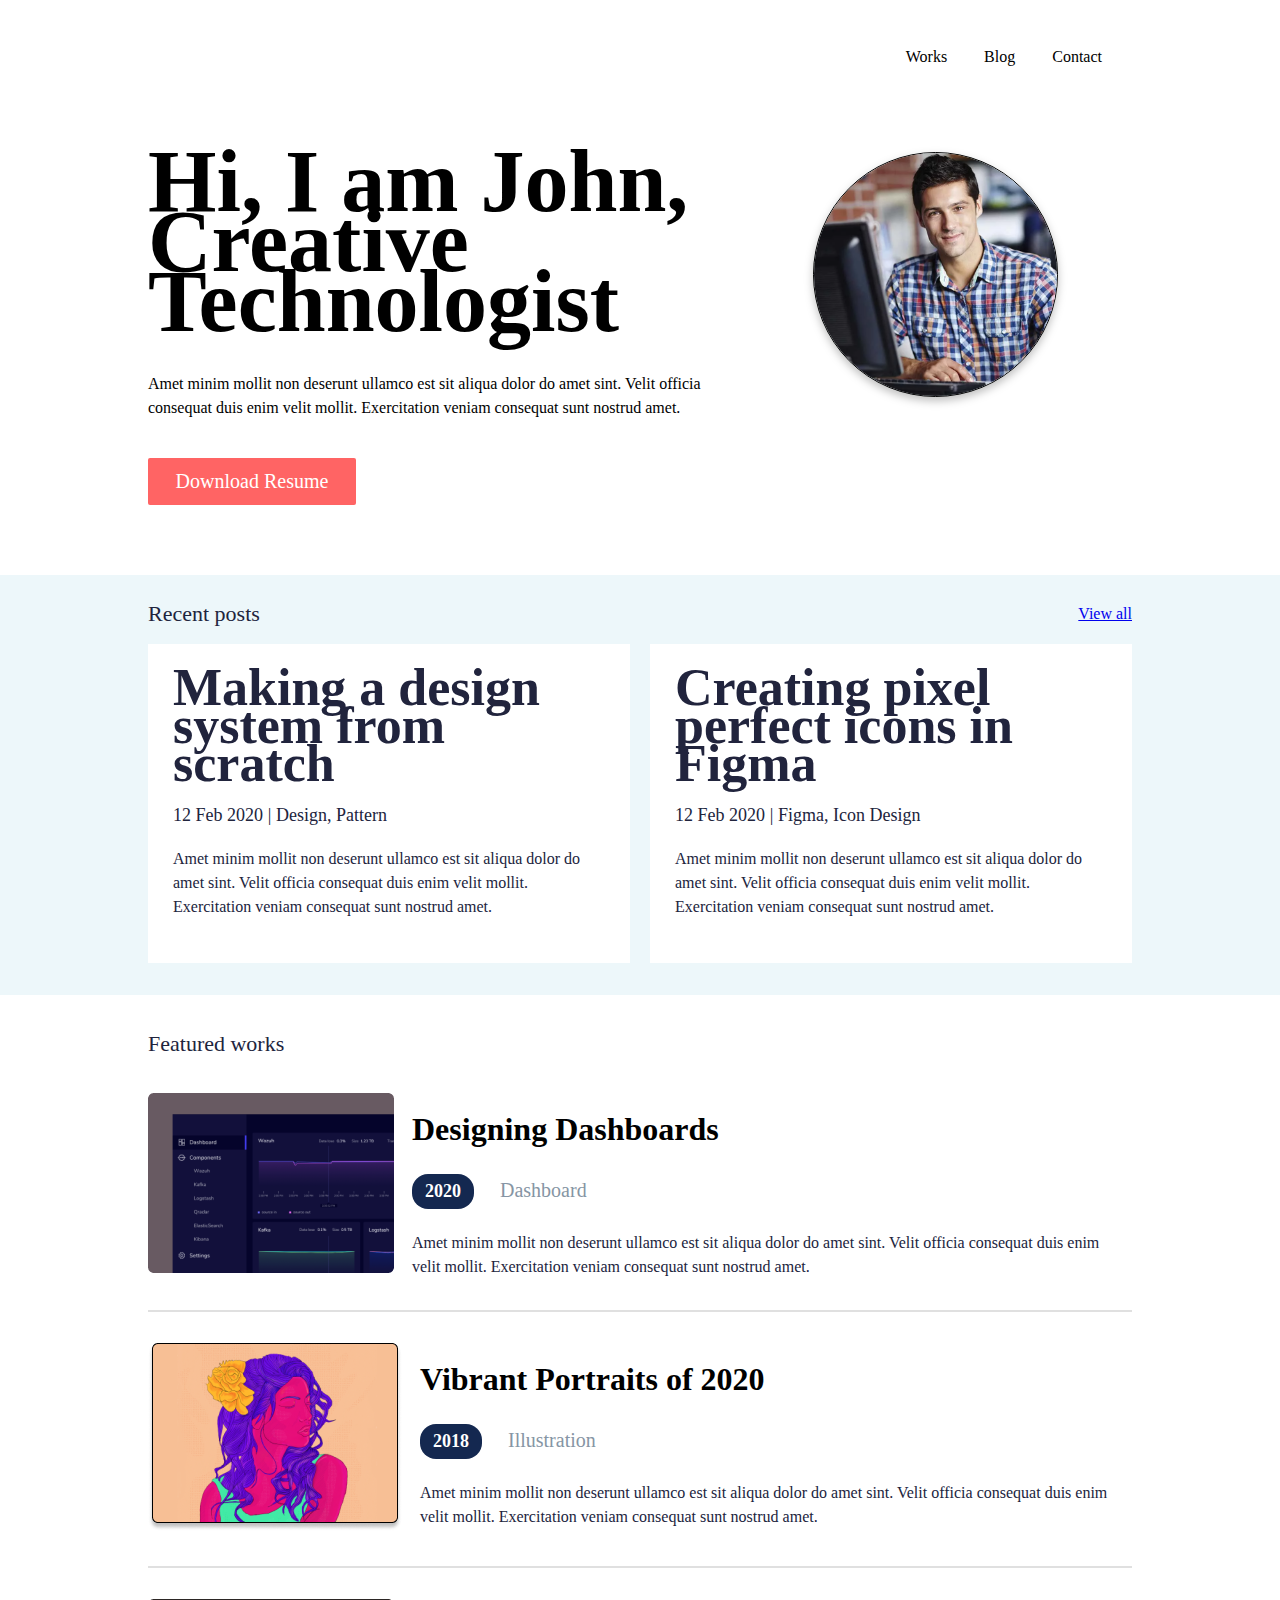
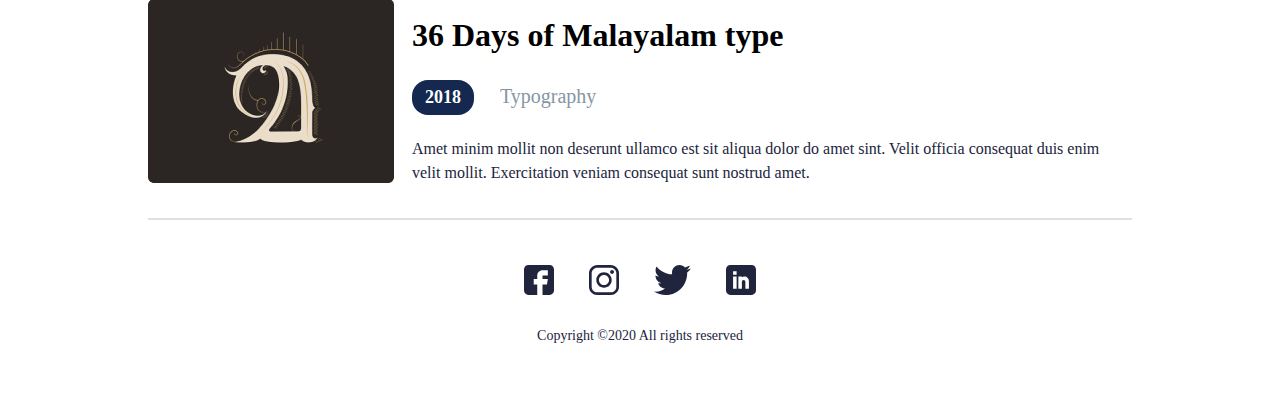
==== task_1/index.html @ da8a09df "mobile adaptive" ====
<!DOCTYPE html>
<html lang="en">
<head>
  <meta charset="UTF-8">
  <meta name="viewport" content="width=device-width">
  <title>Title</title>
  <link rel="stylesheet" href="styles/style.css" />
  <script src="/script/index.js"></script>
</head>
<body>
<div class="mainWrapper">
  <header class="header">
    <div class="container header__container">
      <nav class="navigation">
        <div class="navigation-block navigation-block--right">
          <ul class="navigation-list">
            <li class="navigation-block__item">Works</li>
            <li class="navigation-block__item">Blog</li>
            <li class="navigation-block__item">Contact</li>
          </ul>
          <div class="hamburger" onclick="showMenu()">
            <div class="hamburger__line"></div>
            <div class="hamburger__line"></div>
            <div class="hamburger__line"></div>
          </div>
          <div class="hamburger__menu menu">
              <ul class="menu__list">
                <li class="menu__item">Works</li>
                <li class="menu__item">Blog</li>
                <li class="menu__item">Contact</li>
              </ul>
            <div class="menu__close-btn" onclick="closeMenu()">
              <svg width="24px" height="24px" viewBox="0 0 24 24" xmlns="http://www.w3.org/2000/svg">
                <g data-name="Layer 2">
                  <g data-name="close">
                    <rect width="24" height="24" transform="rotate(180 12 12)" opacity="0" />
                    <path
                        d="M13.41 12l4.3-4.29a1 1 0 1 0-1.42-1.42L12 10.59l-4.29-4.3a1 1 0 0 0-1.42 1.42l4.3 4.29-4.3 4.29a1 1 0 0 0 0 1.42 1 1 0 0 0 1.42 0l4.29-4.3 4.29 4.3a1 1 0 0 0 1.42 0 1 1 0 0 0 0-1.42z" />
                  </g>
                </g>
              </svg>
            </div>
          </div>
        </div>
      </nav>
    </div>
  </header>
  <main class="main">
    <section id="profile-info">
      <div class="container">
        <div class="resume profile-info__block">
          <div class="resume__row">
            <div class="resume__column resume__column--size_extended">
              <div class="resume__item">
                <div class="resume__title">
                  <h1>Hi, I am John, <br />
                    Creative Technologist
                  </h1>
                </div>
                <div class="resume__text">
                  <p>
                    Amet minim mollit non deserunt ullamco est sit aliqua dolor do amet sint.
                    Velit officia consequat duis enim velit mollit. Exercitation veniam consequat sunt nostrud amet.
                  </p>
                </div>
                <div class="resume__download-btn">Download Resume</div>
              </div>
            </div>
            <div class="resume__column">
              <div class="resume__item resume__item_centered">
                <div class="resume__image">
                  <img src="images/avatar.PNG" alt="My photo" />
                </div>
              </div>
            </div>
          </div>
        </div>
      </div>
    </section>
    <section id="recent-posts">
      <div class="container container--color-blue">
        <div class="posts">
          <div class="posts__header">
            <div class="posts__header-row">
              <div class="posts__header-title">Recent posts</div>
              <div class="posts__header-view-all">
                <a class="posts__link" href="#">View all</a></div>
            </div>
          </div>
          <div class="posts__row">
            <div class="posts__column">
              <div class="posts__item">
                <div class="posts__column-header">
                  <h1>Making a design system from scratch</h1>
                </div>
                <div class="posts__column-info">
                  <div class="posts__column-info-row">
                    <div class="posts__date">12 Feb 2020</div>
                    <div class="posts__delimiter">|</div>
                    <div class="posts__theme">Design, Pattern</div>
                  </div>
                </div>
                <div class="posts__column-text">
                  Amet minim mollit non deserunt ullamco est sit aliqua dolor do amet sint.
                  Velit officia consequat duis enim velit mollit. Exercitation veniam consequat sunt nostrud amet.
                </div>
              </div>
            </div>
            <div class="posts__column">
              <div class="posts__item">
                <div class="posts__column-header">
                  <h1>Creating pixel perfect icons in Figma</h1>
                </div>
                <div class="posts__column-info">
                  <div class="posts__column-info-row">
                    <div class="posts__date">12 Feb 2020</div>
                    <div class="posts__delimiter">|</div>
                    <div class="posts__theme">Figma, Icon Design</div>
                  </div>
                </div>
                <div class="posts__column-text">
                  Amet minim mollit non deserunt ullamco est sit aliqua dolor do amet sint. Velit officia consequat duis
                  enim velit mollit. Exercitation veniam consequat sunt nostrud amet.
                </div>
              </div>
            </div>
          </div>
        </div>
      </div>
    </section>
    <section id="fetured-works">
      <div class="container">
        <div class="works">
          <div class="works__header">
            Featured works
          </div>
          <div class="works__row">
            <div class="works__column work-example">
              <div class="works__item">
                <div class="works__photo">
                  <img class="works__image" src="images/work1.png" />
                </div>
                <div class="works__info">
                  <div class="works__info-title">
                    <h1>Designing Dashboards</h1>
                  </div>
                  <div class="works__info-detailed">
                    <div class="works__date">2020</div>
                    <div class="works__type">Dashboard</div>
                  </div>
                  <div class="works__info-text">
                    Amet minim mollit non deserunt ullamco est sit aliqua dolor do amet sint. Velit officia consequat
                    duis enim velit mollit. Exercitation veniam consequat sunt nostrud amet.
                  </div>
                </div>
              </div>
              <div class="works__line line"></div>
            </div>
            <div class="works__column work-example">
              <div class="works__item">
                <div class="works__photo">
                  <img class="works__image" src="images/work2.png" />
                </div>
                <div class="works__info">
                  <div class="works__info-title">
                    <h1>Vibrant Portraits of 2020</h1>
                  </div>
                  <div class="works__info-detailed">
                    <div class="works__date">2018</div>
                    <div class="works__type">Illustration</div>
                  </div>
                  <div class="works__info-text">
                    Amet minim mollit non deserunt ullamco est sit aliqua dolor do amet sint. Velit officia consequat
                    duis enim velit mollit. Exercitation veniam consequat sunt nostrud amet.
                  </div>
                </div>
              </div>
              <div class="works__line line"></div>
            </div>
            <div class="works__column work-example">
              <div class="works__item">
                <div class="works__photo">
                  <img class="works__image" src="images/work3.png" />
                </div>
                <div class="works__info">
                  <div class="works__info-title">
                    <h1>36 Days of Malayalam type</h1>
                  </div>
                  <div class="works__info-detailed">
                    <div class="works__date">2018</div>
                    <div class="works__type">Typography</div>
                  </div>
                  <div class="works__info-text">
                    Amet minim mollit non deserunt ullamco est sit aliqua dolor do amet sint. Velit officia consequat
                    duis enim velit mollit. Exercitation veniam consequat sunt nostrud amet.
                  </div>
                </div>
              </div>
              <div class="works__line line"></div>
            </div>
          </div>
        </div>
      </div>
    </section>
  </main>
  <footer class="footer">
    <div class="container">
      <div class="socials footer__socials">
        <nav class="socials__navigation">
          <div class="socials__row">
            <div class="socials__column">
              <div class="socials__item">
                <div class="socials__svg">
                  <a class="socials__link" href="https://www.facebook.com">
                    <svg width="30" height="30" viewBox="0 0 30 30" fill="none" xmlns="http://www.w3.org/2000/svg">
                      <path
                          d="M25.6055 0H4.39453C1.97159 0 0 1.97159 0 4.39453V25.6055C0 28.0284 1.97159 30 4.39453 30H13.2422V19.3945H9.72656V14.1211H13.2422V10.5469C13.2422 7.63893 15.6077 5.27344 18.5156 5.27344H23.8477V10.5469H18.5156V14.1211H23.8477L22.9688 19.3945H18.5156V30H25.6055C28.0284 30 30 28.0284 30 25.6055V4.39453C30 1.97159 28.0284 0 25.6055 0Z"
                          fill="#21243D" />
                    </svg>
                  </a>
                </div>
              </div>
            </div>
            <div class="socials__column">
              <div class="socials__item">
                <div class="socials__svg">
                  <a class="socials__link" href="https://www.instagram.com">
                    <svg width="30" height="30" viewBox="0 0 30 30" fill="none" xmlns="http://www.w3.org/2000/svg">
                      <path
                          d="M21.7209 0H8.27874C3.71384 0 0 3.71402 0 8.27892V21.7211C0 26.2862 3.71384 30 8.27874 30H21.7209C26.2862 30 30 26.286 30 21.7211V8.27892C30.0002 3.71402 26.2862 0 21.7209 0ZM27.3384 21.7211C27.3384 24.8185 24.8185 27.3383 21.7211 27.3383H8.27874C5.18153 27.3384 2.66175 24.8185 2.66175 21.7211V8.27892C2.66175 5.18171 5.18153 2.66175 8.27874 2.66175H21.7209C24.8183 2.66175 27.3383 5.18171 27.3383 8.27892V21.7211H27.3384Z"
                          fill="#21243D" />
                      <path
                          d="M15 7.27014C10.7375 7.27014 7.26978 10.7379 7.26978 15.0004C7.26978 19.2627 10.7375 22.7303 15 22.7303C19.2625 22.7303 22.7303 19.2627 22.7303 15.0004C22.7303 10.7379 19.2625 7.27014 15 7.27014ZM15 20.0683C12.2054 20.0683 9.93152 17.7949 9.93152 15.0002C9.93152 12.2054 12.2052 9.93171 15 9.93171C17.7948 9.93171 20.0685 12.2054 20.0685 15.0002C20.0685 17.7949 17.7947 20.0683 15 20.0683Z"
                          fill="#21243D" />
                      <path
                          d="M23.0545 5.01318C22.5417 5.01318 22.0379 5.2208 21.6757 5.58457C21.3118 5.94657 21.1025 6.45053 21.1025 6.96513C21.1025 7.47814 21.3119 7.98192 21.6757 8.34569C22.0377 8.70769 22.5417 8.91708 23.0545 8.91708C23.5691 8.91708 24.0713 8.70769 24.435 8.34569C24.7988 7.98192 25.0064 7.47796 25.0064 6.96513C25.0064 6.45053 24.7988 5.94657 24.435 5.58457C24.073 5.2208 23.5691 5.01318 23.0545 5.01318Z"
                          fill="#21243D" />
                    </svg>
                  </a>
                </div>
              </div>
            </div>
            <div class="socials__column">
              <div class="socials__item">
                <div class="socials__svg">
                  <a class="socials__link" href="https://www.twitter.com">
                    <svg width="37" height="30" viewBox="0 0 37 30" fill="none" xmlns="http://www.w3.org/2000/svg">
                      <path
                          d="M36.9231 3.55154C35.55 4.15385 34.0869 4.55308 32.5615 4.74692C34.1308 3.81 35.3285 2.33769 35.8915 0.563077C34.4285 1.43538 32.8131 2.05154 31.0915 2.39538C29.7023 0.916154 27.7223 0 25.5623 0C21.3715 0 17.9977 3.40154 17.9977 7.57154C17.9977 8.17154 18.0485 8.74846 18.1731 9.29769C11.88 8.99077 6.31154 5.97462 2.57077 1.38C1.91769 2.51308 1.53462 3.81 1.53462 5.20615C1.53462 7.82769 2.88462 10.1515 4.89692 11.4969C3.68077 11.4738 2.48769 11.1208 1.47692 10.5646C1.47692 10.5877 1.47692 10.6177 1.47692 10.6477C1.47692 14.3262 4.10077 17.3815 7.54154 18.0854C6.92538 18.2538 6.25385 18.3346 5.55692 18.3346C5.07231 18.3346 4.58308 18.3069 4.12385 18.2054C5.10462 21.2031 7.88769 23.4069 11.1969 23.4785C8.62154 25.4931 5.35154 26.7069 1.81154 26.7069C1.19077 26.7069 0.595385 26.6792 0 26.6031C3.35308 28.7654 7.32692 30 11.6123 30C25.5415 30 33.1569 18.4615 33.1569 8.46C33.1569 8.12538 33.1454 7.80231 33.1292 7.48154C34.6315 6.41538 35.8938 5.08385 36.9231 3.55154Z"
                          fill="#21243D" />
                    </svg>
                  </a>
                </div>
              </div>
            </div>
            <div class="socials__column">
              <div class="socials__item">
                <div class="socials__svg">
                  <a class="socials__link" href="https://www.linkedin.com">
                    <svg width="30" height="30" viewBox="0 0 30 30" fill="none" xmlns="http://www.w3.org/2000/svg">
                      <path
                          d="M25.6055 0H4.39453C1.97159 0 0 1.97159 0 4.39453V25.6055C0 28.0284 1.97159 30 4.39453 30H25.6055C28.0284 30 30 28.0284 30 25.6055V4.39453C30 1.97159 28.0284 0 25.6055 0ZM10.6055 23.7891H7.08984V11.4844H10.6055V23.7891ZM10.6055 9.72656H7.08984V6.21094H10.6055V9.72656ZM22.9102 23.7891H19.3945V16.7578C19.3945 15.7887 18.6058 15 17.6367 15C16.6676 15 15.8789 15.7887 15.8789 16.7578V23.7891H12.3633V11.4844H15.8789V12.147C16.7999 11.8607 17.3982 11.4844 18.5156 11.4844C20.8999 11.4869 22.9102 13.6258 22.9102 16.1536V23.7891Z"
                          fill="#21243D" />
                    </svg>
                  </a>
                </div>
              </div>
            </div>
          </div>
        </nav>
      </div>
      <div class="rights">
        Copyright ©2020 All rights reserved
      </div>
    </div>
  </footer>
</div>
</body>
</html>
---- task_1/styles/style.css ----
* {
    margin: 0;
    padding: 0;
}

.mainWrapper {
    min-height: 100%;
    padding-bottom: 60px;
    overflow: hidden;
}

.container {
    padding: 0px 148px;
}

@media (max-width: 935px) {
    .container {
        padding: 0 10%;
    }
}

@media (max-width: 747px) {
    .container {
        padding: 0 5%;
    }
}

@media (max-width: 667px) {
    .container {
        padding: 0 3%;
    }
}
.container--color-blue {
    background-color: #EDF7FA;
}

.header__container {
    position: relative;
    padding-top: 48px;
    padding-bottom: 74px;
}
/*Стили навигации*/

.navigation-block--right {
    display: flex;
    justify-content: end;
    flex-wrap: nowrap;
}

.navigation-list {
    list-style-type: none;
    padding-left: 0;
}

@media (max-width: 469px) {
    .navigation-list {
        display: none;
    }
}

.navigation-block__item {
    display: inline;
    padding-right: 33px;
}

.navigation-block__item:last-child {
    padding-right: 0;
}
.hamburger {
    display: block;
    width: 30px;
    height: 30px;
    opacity: 0;
    transition: opacity 0.3s;
}

@media (max-width: 469px) {
    .hamburger {
        opacity: 1;
    }
}

.hidden {
    opacity: 0;
}

.hamburger:hover {
    cursor: pointer;
}

.hamburger__line {
    width: 100%;
    height: 3px;
    margin-bottom: 7px;
    background-color: #21243D;
}

.hamburger__line:last-child {
    margin-bottom: 0;
}

.menu {
    position: absolute;
    right: -60%;
    padding: 0 5px;
    padding: 5px;
    transition: right 0.8s;
    display: flex;
    align-items: flex-start;
}

.menu--active {
    right: 10%;
}

.menu__list {
    list-style-type: none;
}

.menu__item {
    box-shadow: 2px 2px 2px #EDF7FA;
    margin-bottom: 3px;
}

.menu__item:hover {
    color: #00A8CC;;
}

.menu__close-btn:hover {
    transform: scale(1.1);
    cursor: pointer;
}


/*Основная часть*/

.profile-info__block {
    margin-bottom: 70px;
}
.resume__row {
    display: flex;
    justify-content: space-between;
}

@media (max-width: 667px) {
    .resume__row {
        flex-wrap: wrap-reverse;
    }
}

.resume__column {
    flex-basis: 40%;
}

@media (max-width: 667px) {
    .resume__column {
        flex-basis: 100%;
    }
}

.resume__column--size_extended {
    flex-basis: 60%;
}

@media (max-width: 667px) {
    .resume__column {
        flex-basis: 100%;
    }
}

.resume__item {
    display: flex;
    flex-direction: column;
}

@media (max-width: 667px) {
    .resume__item {
        align-items: center;
        text-align: center;
    }
}

.resume__item_centered {
    align-items: center;
}


.resume__title {
    font-family: 'Heebo';
    font-style: normal;
    font-weight: 700;
    font-size: 44px;
    line-height: 60px;
    margin-bottom: 40px;
}

@media (max-width: 469px) {
    .resume__title {
        font-weight: 700;
        font-size: 32px;
        line-height: 40px;
        margin-bottom: 31px
    }
}

.resume__text {
    font-family: 'Heebo';
    font-style: normal;
    font-weight: 400;
    font-size: 16px;
    line-height: 24px;
    margin-bottom: 38px;
}

@media (max-width: 469px) {
    .resume__text {
        font-weight: 400;
        font-size: 16px;
        line-height: 24px;
        margin-bottom: 31px;
    }
}

.resume__image {
    height: 243px;
    width: 243px;
    background-color: #EDF7FA;
    border-radius: 50%;
    border: 1px solid #000000;
    filter: drop-shadow(0px 4px 4px rgba(0, 0, 0, 0.25));
    overflow: hidden;
}

.resume__image img {
    width: auto;
    height: 100%;
    margin: 0 auto;

}

.resume__download-btn {
    width: 208px;
    height: 47px;
    padding-top: 9px;
    box-sizing: border-box;
    background: #FF6464;
    color: #FFFFFF;
    border-radius: 2px;
    text-align: center;
    font-family: 'Heebo';
    font-style: normal;
    font-weight: 500;
    font-size: 20px;
    line-height: 29px;
}

@media (max-width: 469px) {
    .resume__download-btn {
        width: 208px;
        height: 47px;
    }
}

.posts {
    width: 100%;
    padding: 9px 0px 32px 0px;
}

.posts__column-header {
    font-family: 'Heebo';
    font-style: normal;
    font-weight: 700;
    font-size: 26px;
    line-height: 38px;
    color: #21243D;
    margin-bottom: 19px;
}

.posts__header-row {
    display: flex;
    justify-content: space-between;
    align-items: center;
}

@media (max-width: 469px) {
    .posts__header-row {
        justify-content: center;
    }
}

.posts__header-title {
    font-family: 'Heebo';
    font-style: normal;
    font-weight: 400;
    font-size: 22px;
    line-height: 60px;
    color: #21243D;
}

.posts__header-view-all {
    font-family: 'Heebo';
    font-style: normal;
    font-weight: 400;
    font-size: 16px;
    line-height: 24px;
    text-align: right;
    color: #00A8CC;
}

@media (max-width: 469px) {
    .posts__header-view-all {
        display: none;
    }
}

.posts__row {
    display: flex;
    justify-content: flex-start;
}

@media (max-width: 667px) {
    .posts__row {
        flex-wrap: wrap;
    }
}

.posts__column {
    margin-right: 20px;
}

.posts__column:last-child {
    margin-right: 0;
}

@media (max-width: 667px) {
    .posts__column {
        margin-right: 0;
        margin-bottom: 20px;
    }
}

.posts__item {
    padding: 25px;
    display: flex;
    flex-direction: column;
    background-color: #fff;
}

.posts__column-info {
    margin-bottom: 19px;
}

.posts__column-info-row {
    display: flex;
    font-family: 'Heebo';
    font-style: normal;
    font-weight: 400;
    font-size: 18px;
    line-height: 26px;
    color: #21243D;
}

/*@media (max-width: 665px) {*/
/*    .posts__column-info-row {*/
/*        font-weight: 400;*/
/*        font-size: 18px;*/
/*        line-height: 26px;*/
/*    }*/
/*}*/

.posts__column-text {
    font-family: 'Heebo';
    font-style: normal;
    font-weight: 400;
    font-size: 16px;
    line-height: 24px;
    color: #21243D;
    margin-bottom: 19px;
}

.posts__delimiter {
    flex-basis: 3%;
    text-align: center;
}

.works__header {
    margin-top: 19px;
    margin-bottom: 19px;
    font-family: 'Heebo';
    font-style: normal;
    font-weight: 400;
    font-size: 22px;
    line-height: 60px;
    color: #21243D;

}

.works__row {
    display: flex;
    flex-direction: column;
    margin-bottom: 14px;
}

.works__column {
    margin-bottom: 31px;
}

@media (max-width: 469px) {
    .works__column:last-child {
        margin-bottom: 186px;
    }
}


.works__item {
    display: flex;
}

@media (max-width: 469px) {
    .works__photo {
        padding: 0 3%;
    }

    .works__image {
        width: 100%;
    }
}

@media (max-width: 469px) {
    .works__item {
        flex-direction: column;
    }
}

.works__info {
    padding: 18px 18px 0 18px;
}

.works__info-title {
    margin-bottom: 26px;
}

.works__info-detailed {
    display: flex;
    align-items: baseline;
}

.works__date {
    margin-right: 26px;
    width: 62px;
    background: #142850;
    border-radius: 16px;
    text-align: center;
    color: #fff;
    font-family: 'Heebo';
    font-style: normal;
    font-weight: 900;
    font-size: 18px;
    padding: 7px 0;
}

@media (max-width: 667px) {
    .works__date {
        margin-right: 4%;
    }
}

.works__type {
    font-family: 'Heebo';
    font-style: normal;
    font-weight: 400;
    font-size: 20px;
    line-height: 29px;
    color: #8695A4;
    margin-bottom: 26px;
}

.works__info-text {
    font-family: 'Heebo';
    font-style: normal;
    font-weight: 400;
    font-size: 16px;
    line-height: 24px;
    color: #21243D;
}

.works__line {
    margin-top: 31px;
    border: 1px solid #E0E0E0;
}

.socials__row {
    display: flex;
    justify-content: center;
}

.socials__column {
    margin-right: 35px;
}

.socials__column:last-child {
    margin-right: 0px;
}

.footer__socials {
    margin-bottom: 26px;
}

.rights {
    font-family: 'Heebo';
    font-style: normal;
    font-weight: 400;
    font-size: 14px;
    line-height: 21px;
    text-align: center;
    color: #21243D;
}
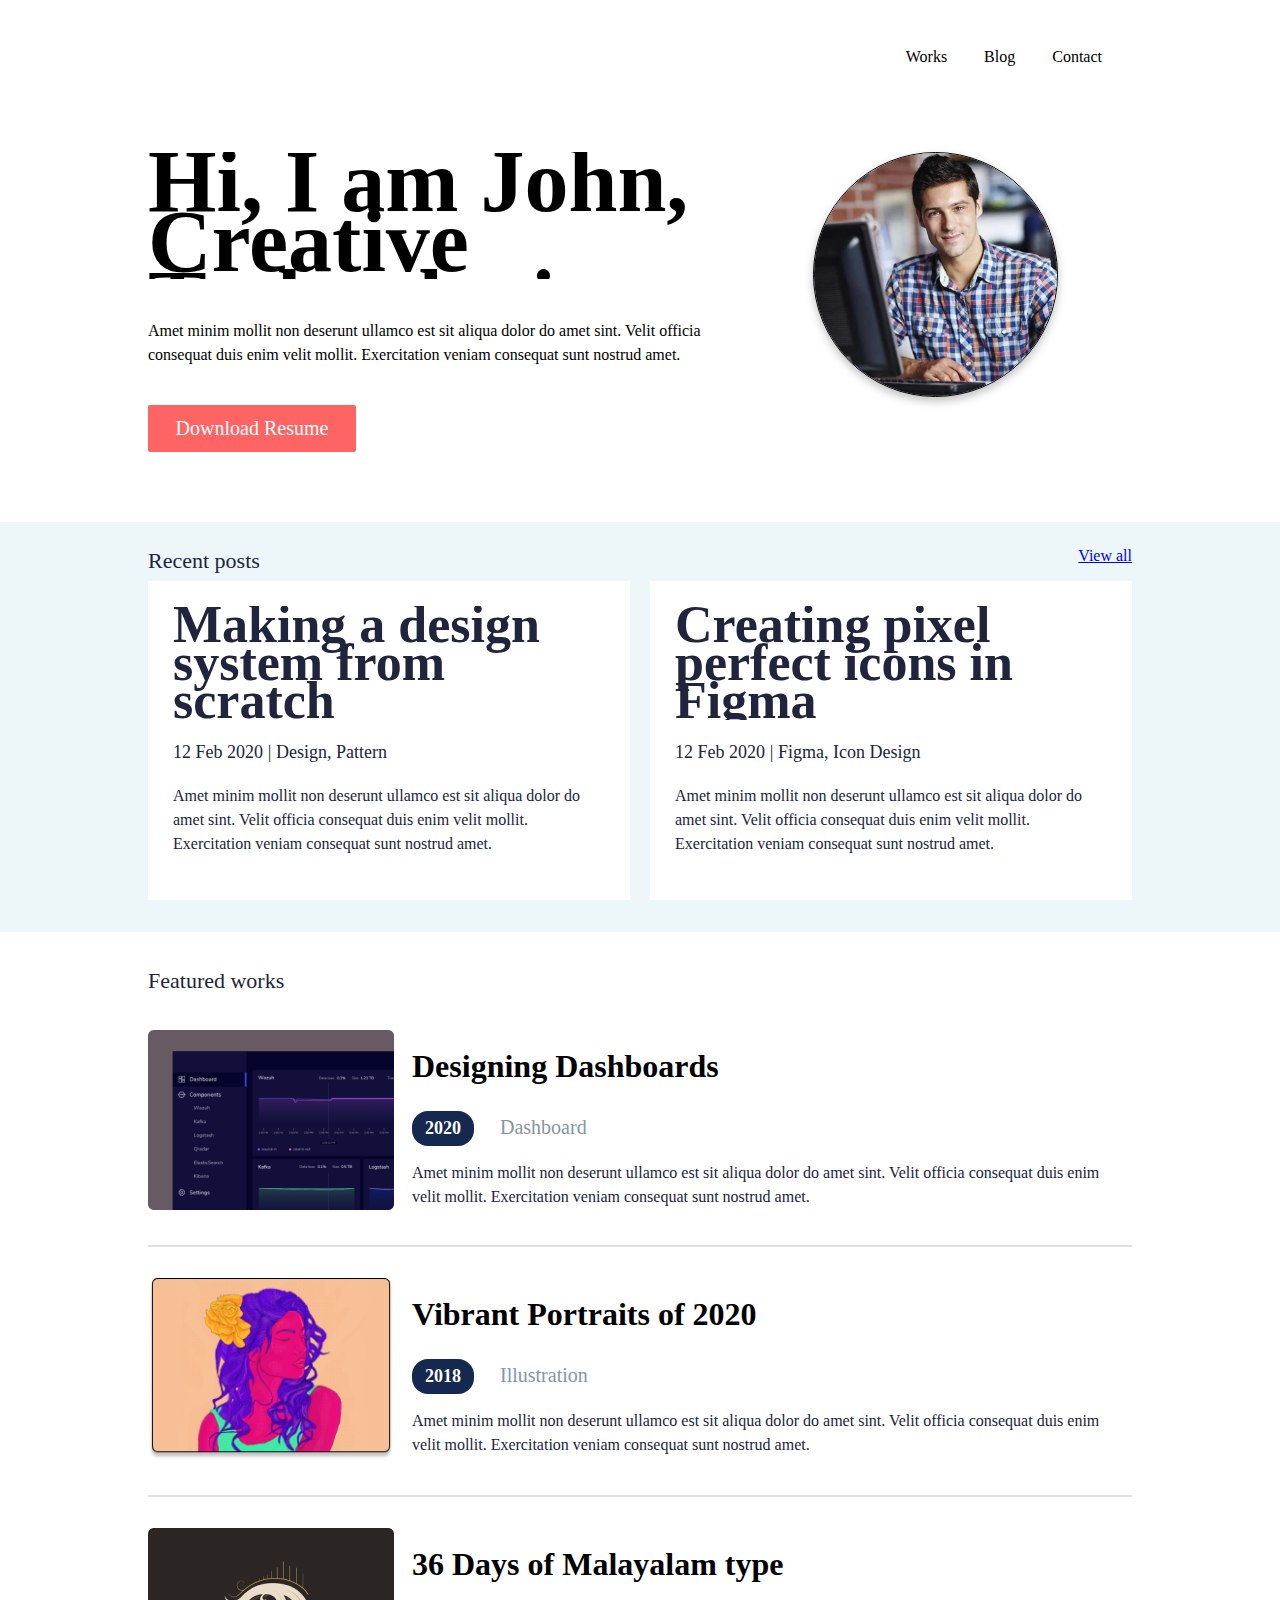
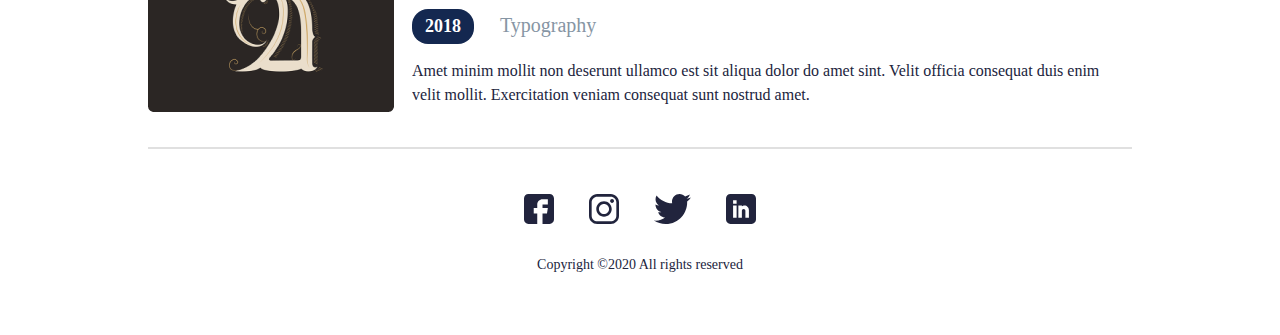
==== commit dfbe2113: "adjust content sizes" ====
--- a/task_1/index.html
+++ b/task_1/index.html
@@ -5,7 +5,22 @@
   <meta name="viewport" content="width=device-width">
   <title>Title</title>
   <link rel="stylesheet" href="styles/style.css" />
-  <script src="/script/index.js"></script>
+  <!--  <script src="/script/index.js"></script>-->
+  <script lang="javascript">
+    function showMenu () {
+      const hamburger = document.getElementsByClassName("hamburger")[0];
+      const menu = document.getElementsByClassName("hamburger__menu")[0];
+      menu.classList.add('menu--active');
+      hamburger.classList.add('hidden')
+    }
+
+    function closeMenu () {
+      const hamburger = document.getElementsByClassName("hamburger")[0];
+      const menu = document.getElementsByClassName("hamburger__menu")[0];
+      menu.classList.remove('menu--active');
+      hamburger.classList.remove('hidden')
+    }
+  </script>
 </head>
 <body>
 <div class="mainWrapper">
@@ -24,11 +39,11 @@
             <div class="hamburger__line"></div>
           </div>
           <div class="hamburger__menu menu">
-              <ul class="menu__list">
-                <li class="menu__item">Works</li>
-                <li class="menu__item">Blog</li>
-                <li class="menu__item">Contact</li>
-              </ul>
+            <ul class="menu__list">
+              <li class="menu__item">Works</li>
+              <li class="menu__item">Blog</li>
+              <li class="menu__item">Contact</li>
+            </ul>
             <div class="menu__close-btn" onclick="closeMenu()">
               <svg width="24px" height="24px" viewBox="0 0 24 24" xmlns="http://www.w3.org/2000/svg">
                 <g data-name="Layer 2">
@@ -54,7 +69,7 @@
               <div class="resume__item">
                 <div class="resume__title">
                   <h1>Hi, I am John, <br />
-                    Creative Technologist
+                    Creative Technologist Technologist Technologist Technologist
                   </h1>
                 </div>
                 <div class="resume__text">
--- a/task_1/styles/style.css
+++ b/task_1/styles/style.css
@@ -30,6 +30,7 @@
         padding: 0 3%;
     }
 }
+
 .container--color-blue {
     background-color: #EDF7FA;
 }
@@ -39,6 +40,7 @@
     padding-top: 48px;
     padding-bottom: 74px;
 }
+
 /*Стили навигации*/
 
 .navigation-block--right {
@@ -66,6 +68,7 @@
 .navigation-block__item:last-child {
     padding-right: 0;
 }
+
 .hamburger {
     display: block;
     width: 30px;
@@ -137,6 +140,7 @@
 .profile-info__block {
     margin-bottom: 70px;
 }
+
 .resume__row {
     display: flex;
     justify-content: space-between;
@@ -192,6 +196,8 @@
     font-size: 44px;
     line-height: 60px;
     margin-bottom: 40px;
+    max-height: 127px;
+    overflow: hidden;
 }
 
 @media (max-width: 469px) {
@@ -210,6 +216,8 @@
     font-size: 16px;
     line-height: 24px;
     margin-bottom: 38px;
+    max-height: 200px;
+    overflow: auto;
 }
 
 @media (max-width: 469px) {
@@ -274,6 +282,8 @@
     line-height: 38px;
     color: #21243D;
     margin-bottom: 19px;
+    max-height: 120px;
+    overflow: hidden;
 }
 
 .posts__header-row {
@@ -295,6 +305,9 @@
     font-size: 22px;
     line-height: 60px;
     color: #21243D;
+    max-width: 80%;
+    max-height: 50px;
+    overflow: hidden;
 }
 
 .posts__header-view-all {
@@ -325,7 +338,15 @@
 }
 
 .posts__column {
+    display: flex;
+    flex-basis: 50%;
     margin-right: 20px;
+}
+
+@media (max-width: 667px) {
+    .posts__column {
+        flex-basis: 100%;
+    }
 }
 
 .posts__column:last-child {
@@ -376,6 +397,8 @@
     line-height: 24px;
     color: #21243D;
     margin-bottom: 19px;
+    max-height: 100px;
+    overflow: auto;
 }
 
 .posts__delimiter {
@@ -416,6 +439,10 @@
     display: flex;
 }
 
+.works__image {
+    max-width: 246px;
+}
+
 @media (max-width: 469px) {
     .works__photo {
         padding: 0 3%;
@@ -438,16 +465,22 @@
 
 .works__info-title {
     margin-bottom: 26px;
+    max-width: 80%;
+    max-height: 50px;
+    overflow: hidden;
 }
 
 .works__info-detailed {
     display: flex;
     align-items: baseline;
+    max-width: 80%;
+    max-height: 50px;
+    overflow: hidden;
 }
 
 .works__date {
     margin-right: 26px;
-    width: 62px;
+    min-width: 62px;
     background: #142850;
     border-radius: 16px;
     text-align: center;
@@ -482,6 +515,8 @@
     font-size: 16px;
     line-height: 24px;
     color: #21243D;
+    max-height: 100px;
+    overflow: auto;
 }
 
 .works__line {
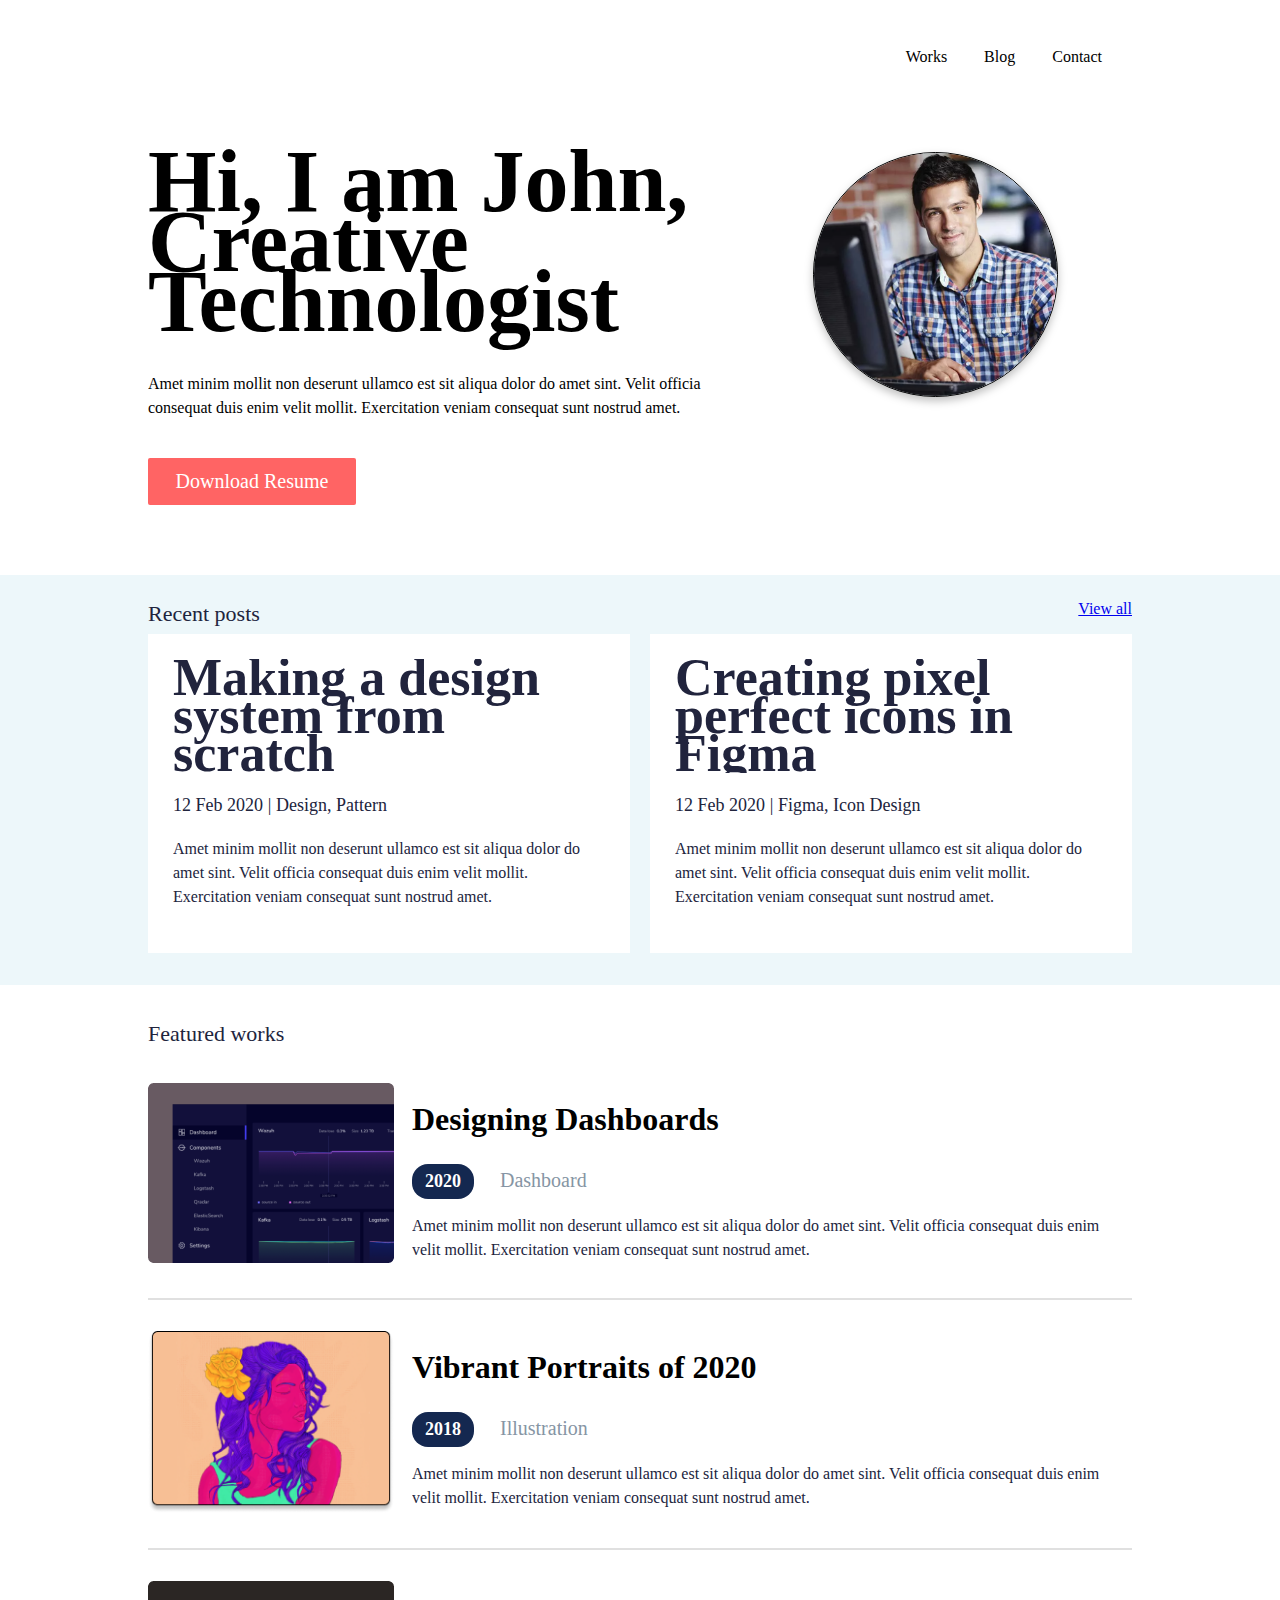
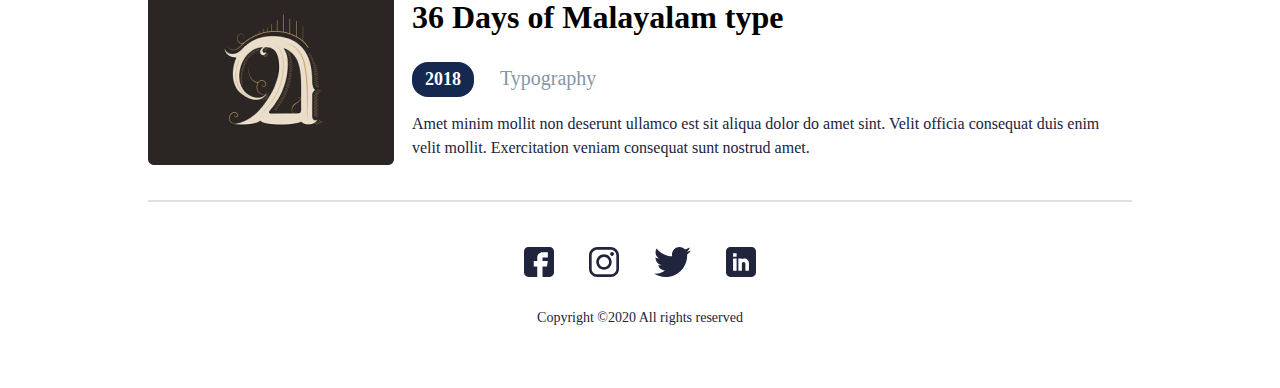
==== commit ee6c774d: "resume title overflow removed. dont know how to fix it" ====
--- a/task_1/index.html
+++ b/task_1/index.html
@@ -69,7 +69,7 @@
               <div class="resume__item">
                 <div class="resume__title">
                   <h1>Hi, I am John, <br />
-                    Creative Technologist Technologist Technologist Technologist
+                    Creative Technologist
                   </h1>
                 </div>
                 <div class="resume__text">
--- a/task_1/styles/style.css
+++ b/task_1/styles/style.css
@@ -196,8 +196,6 @@
     font-size: 44px;
     line-height: 60px;
     margin-bottom: 40px;
-    max-height: 127px;
-    overflow: hidden;
 }
 
 @media (max-width: 469px) {
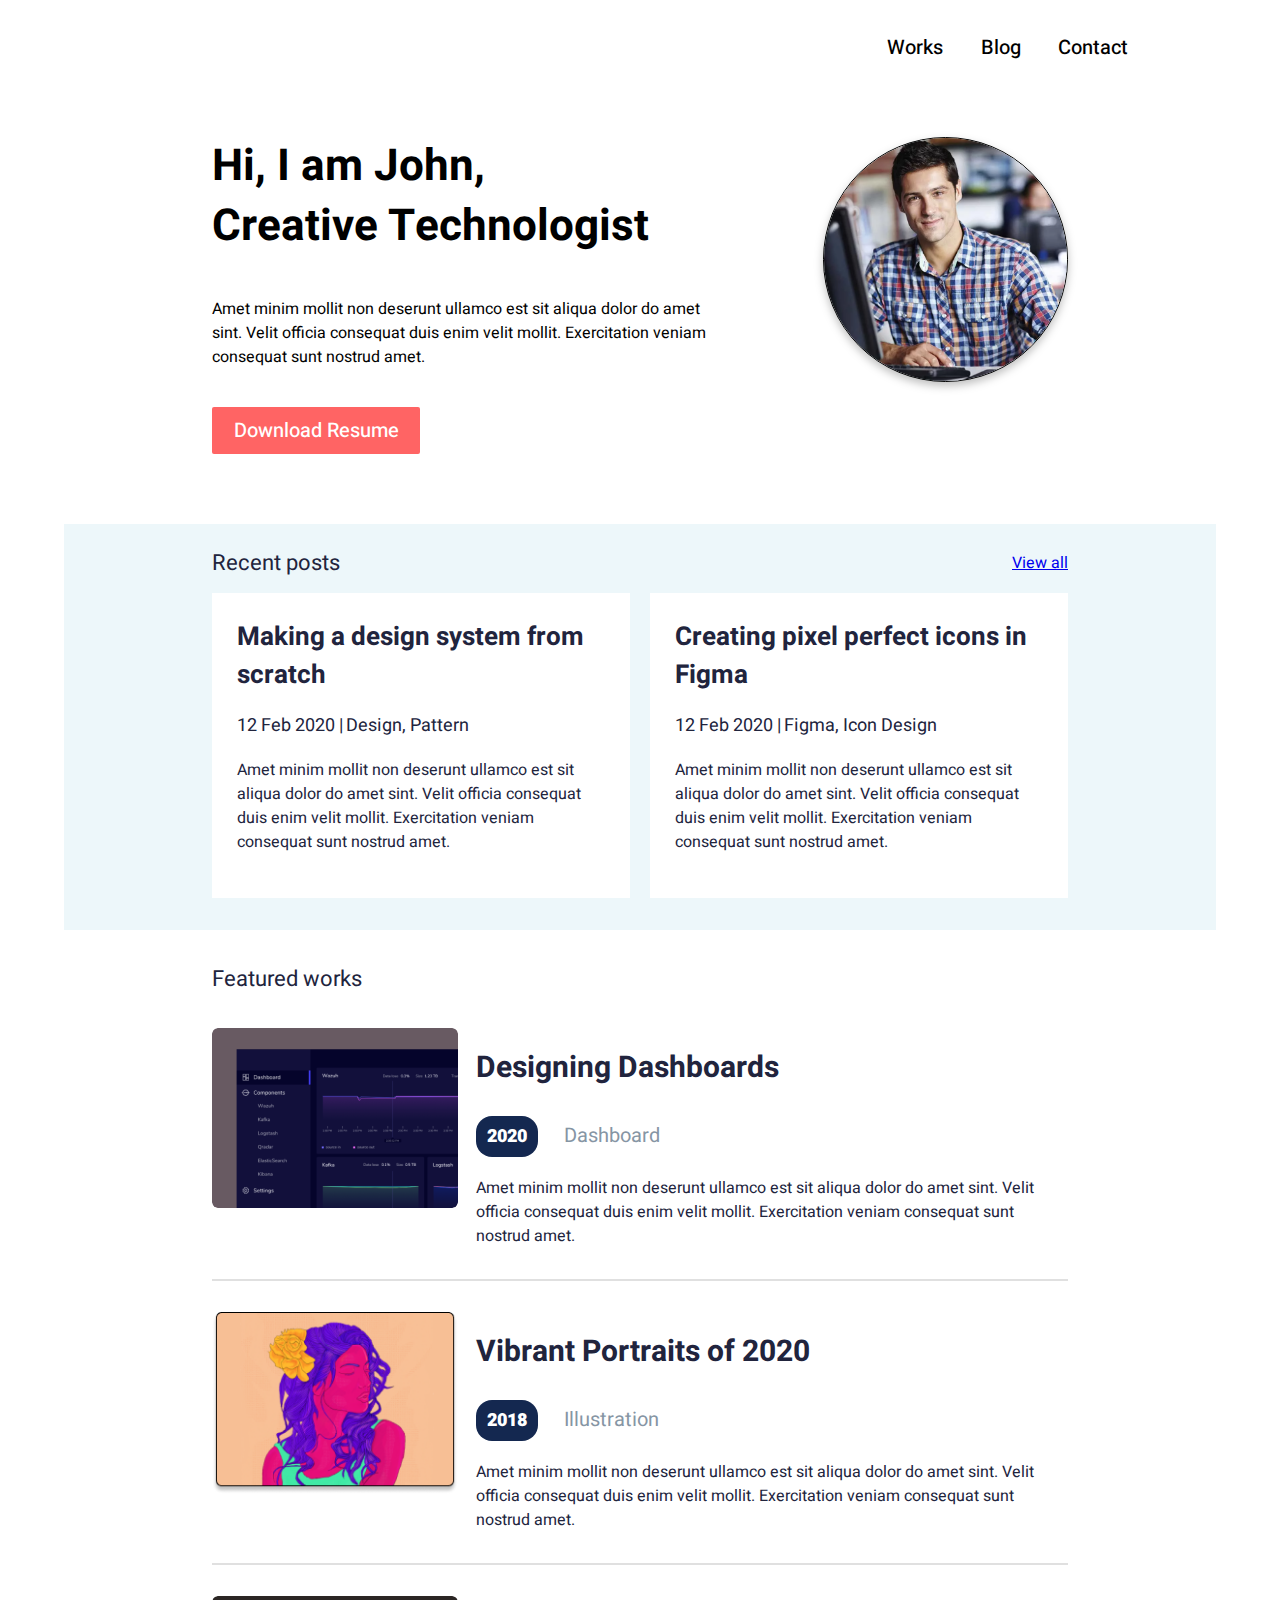
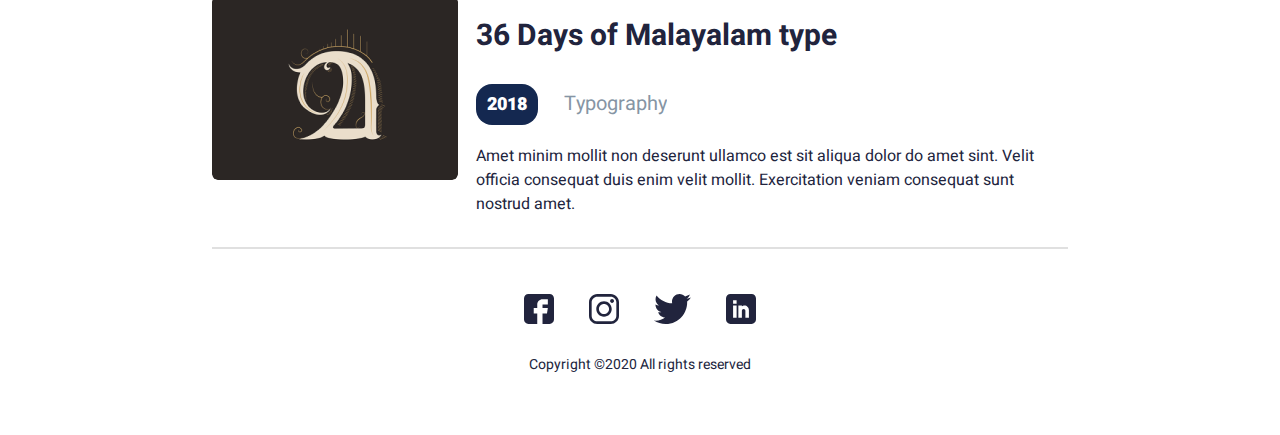
==== commit 9c4d4b1b: "Исправил замечания" ====
--- a/task_1/index.html
+++ b/task_1/index.html
@@ -3,9 +3,11 @@
 <head>
   <meta charset="UTF-8">
   <meta name="viewport" content="width=device-width">
-  <title>Title</title>
+  <title>Home</title>
   <link rel="stylesheet" href="styles/style.css" />
-  <!--  <script src="/script/index.js"></script>-->
+  <link rel="preconnect" href="https://fonts.googleapis.com">
+  <link rel="preconnect" href="https://fonts.gstatic.com" crossorigin>
+  <link href="https://fonts.googleapis.com/css2?family=Heebo:wght@400;500;700;900&display=swap" rel="stylesheet">
   <script lang="javascript">
     function showMenu () {
       const hamburger = document.getElementsByClassName("hamburger")[0];
@@ -24,14 +26,17 @@
 </head>
 <body>
 <div class="mainWrapper">
-  <header class="header">
-    <div class="container header__container">
+  <header class="header header--flex-normal">
+    <div class="header__container">
       <nav class="navigation">
         <div class="navigation-block navigation-block--right">
           <ul class="navigation-list">
-            <li class="navigation-block__item">Works</li>
-            <li class="navigation-block__item">Blog</li>
-            <li class="navigation-block__item">Contact</li>
+            <li class="navigation-block__item"><a class="navigation__link" href="#works">
+              Works
+            </a>
+            </li>
+            <li class="navigation-block__item"><a class="navigation__link" href="#blog">Blog</a></li>
+            <li class="navigation-block__item"><a class="navigation__link" href="#contacts">Contact</a></li>
           </ul>
           <div class="hamburger" onclick="showMenu()">
             <div class="hamburger__line"></div>
@@ -40,9 +45,9 @@
           </div>
           <div class="hamburger__menu menu">
             <ul class="menu__list">
-              <li class="menu__item">Works</li>
-              <li class="menu__item">Blog</li>
-              <li class="menu__item">Contact</li>
+              <li class="menu__item"><a class="menu__link" href="#works">Works</a></li>
+              <li class="menu__item"><a class="menu__link" href="#blog">Blog</a></li>
+              <li class="menu__item"><a class="menu__link" href="#contacts">Contact</a></li>
             </ul>
             <div class="menu__close-btn" onclick="closeMenu()">
               <svg width="24px" height="24px" viewBox="0 0 24 24" xmlns="http://www.w3.org/2000/svg">
@@ -68,9 +73,8 @@
             <div class="resume__column resume__column--size_extended">
               <div class="resume__item">
                 <div class="resume__title">
-                  <h1>Hi, I am John, <br />
-                    Creative Technologist
-                  </h1>
+                  Hi, I am John, <br />
+                  Creative Technologist
                 </div>
                 <div class="resume__text">
                   <p>
@@ -78,13 +82,13 @@
                     Velit officia consequat duis enim velit mollit. Exercitation veniam consequat sunt nostrud amet.
                   </p>
                 </div>
-                <div class="resume__download-btn">Download Resume</div>
+                <button class="resume__download-btn">Download Resume</button>
               </div>
             </div>
             <div class="resume__column">
-              <div class="resume__item resume__item_centered">
+              <div class="resume__item resume__item_right">
                 <div class="resume__image">
-                  <img src="images/avatar.PNG" alt="My photo" />
+                  <img class="myAvatar" src="images/avatar.PNG" alt="My photo" />
                 </div>
               </div>
             </div>
@@ -95,6 +99,7 @@
     <section id="recent-posts">
       <div class="container container--color-blue">
         <div class="posts">
+          <a id="blog"></a>
           <div class="posts__header">
             <div class="posts__header-row">
               <div class="posts__header-title">Recent posts</div>
@@ -105,8 +110,8 @@
           <div class="posts__row">
             <div class="posts__column">
               <div class="posts__item">
-                <div class="posts__column-header">
-                  <h1>Making a design system from scratch</h1>
+                <div class="posts__column-header post-header">
+                  <a class="title-link" href="">Making a design system from scratch</a>
                 </div>
                 <div class="posts__column-info">
                   <div class="posts__column-info-row">
@@ -118,13 +123,14 @@
                 <div class="posts__column-text">
                   Amet minim mollit non deserunt ullamco est sit aliqua dolor do amet sint.
                   Velit officia consequat duis enim velit mollit. Exercitation veniam consequat sunt nostrud amet.
+
                 </div>
               </div>
             </div>
             <div class="posts__column">
               <div class="posts__item">
-                <div class="posts__column-header">
-                  <h1>Creating pixel perfect icons in Figma</h1>
+                <div class="posts__column-header post-header">
+                  <a class="title-link" href="">Creating pixel perfect icons in Figma</a>
                 </div>
                 <div class="posts__column-info">
                   <div class="posts__column-info-row">
@@ -146,6 +152,7 @@
     <section id="fetured-works">
       <div class="container">
         <div class="works">
+          <a id="works"></a>
           <div class="works__header">
             Featured works
           </div>
@@ -157,7 +164,7 @@
                 </div>
                 <div class="works__info">
                   <div class="works__info-title">
-                    <h1>Designing Dashboards</h1>
+                    <a class="title-link" href="">Designing Dashboards</a>
                   </div>
                   <div class="works__info-detailed">
                     <div class="works__date">2020</div>
@@ -178,7 +185,7 @@
                 </div>
                 <div class="works__info">
                   <div class="works__info-title">
-                    <h1>Vibrant Portraits of 2020</h1>
+                    <a class="title-link" href="">Vibrant Portraits of 2020 </a>
                   </div>
                   <div class="works__info-detailed">
                     <div class="works__date">2018</div>
@@ -199,7 +206,7 @@
                 </div>
                 <div class="works__info">
                   <div class="works__info-title">
-                    <h1>36 Days of Malayalam type</h1>
+                    <a class="title-link" href="">36 Days of Malayalam type</a>
                   </div>
                   <div class="works__info-detailed">
                     <div class="works__date">2018</div>
@@ -220,6 +227,7 @@
   </main>
   <footer class="footer">
     <div class="container">
+      <a id="contacts"></a>
       <div class="socials footer__socials">
         <nav class="socials__navigation">
           <div class="socials__row">
--- a/task_1/styles/style.css
+++ b/task_1/styles/style.css
@@ -3,14 +3,21 @@
     padding: 0;
 }
 
+
 .mainWrapper {
     min-height: 100%;
     padding-bottom: 60px;
+    display: flex;
+    flex-direction: column;
+    align-items: center;
     overflow: hidden;
+    margin: 0px auto;
 }
 
 .container {
+    max-width: 1152px;
     padding: 0px 148px;
+    box-sizing: border-box;
 }
 
 @media (max-width: 935px) {
@@ -34,24 +41,47 @@
 .container--color-blue {
     background-color: #EDF7FA;
 }
+.header--flex-normal {
+    align-self: normal;
+    display: flex;
+    justify-content: center;
+}
 
 .header__container {
     position: relative;
-    padding-top: 48px;
-    padding-bottom: 74px;
+    flex-basis: 100%;
+    padding: 33px 58px 74px 0;
+    box-sizing: border-box;
+    max-width: 1152px;
 }
 
 /*Стили навигации*/
 
+
 .navigation-block--right {
     display: flex;
-    justify-content: end;
+    justify-content: flex-end;
     flex-wrap: nowrap;
 }
 
 .navigation-list {
     list-style-type: none;
     padding-left: 0;
+}
+
+.navigation__link {
+    font-family: 'Heebo';
+    font-style: normal;
+    font-weight: 500;
+    font-size: 20px;
+    line-height: 29px;
+    text-align: right;
+    text-decoration: none;
+    color: #000000;
+}
+
+.menu__link {
+    text-decoration: none;
 }
 
 @media (max-width: 469px) {
@@ -83,6 +113,12 @@
     }
 }
 
+@media (min-width: 469px) {
+    .hamburger__menu {
+        opacity: 0;
+    }
+}
+
 .hidden {
     opacity: 0;
 }
@@ -184,8 +220,8 @@
     }
 }
 
-.resume__item_centered {
-    align-items: center;
+.resume__item_right{
+    align-items: flex-end;
 }
 
 
@@ -214,8 +250,6 @@
     font-size: 16px;
     line-height: 24px;
     margin-bottom: 38px;
-    max-height: 200px;
-    overflow: auto;
 }
 
 @media (max-width: 469px) {
@@ -234,24 +268,24 @@
     border-radius: 50%;
     border: 1px solid #000000;
     filter: drop-shadow(0px 4px 4px rgba(0, 0, 0, 0.25));
-    overflow: hidden;
 }
 
 .resume__image img {
-    width: auto;
+    width: 100%;
     height: 100%;
-    margin: 0 auto;
+    object-fit: cover;
+    border-radius: 50%;
 
 }
 
 .resume__download-btn {
     width: 208px;
     height: 47px;
-    padding-top: 9px;
     box-sizing: border-box;
     background: #FF6464;
     color: #FFFFFF;
     border-radius: 2px;
+    border: 0;
     text-align: center;
     font-family: 'Heebo';
     font-style: normal;
@@ -280,8 +314,15 @@
     line-height: 38px;
     color: #21243D;
     margin-bottom: 19px;
-    max-height: 120px;
-    overflow: hidden;
+}
+
+.title-link {
+    text-decoration: none;
+    color: #21243D;
+}
+
+.title-link:hover {
+    cursor: pointer;;
 }
 
 .posts__header-row {
@@ -303,9 +344,6 @@
     font-size: 22px;
     line-height: 60px;
     color: #21243D;
-    max-width: 80%;
-    max-height: 50px;
-    overflow: hidden;
 }
 
 .posts__header-view-all {
@@ -339,6 +377,7 @@
     display: flex;
     flex-basis: 50%;
     margin-right: 20px;
+    overflow: hidden;
 }
 
 @media (max-width: 667px) {
@@ -379,13 +418,6 @@
     color: #21243D;
 }
 
-/*@media (max-width: 665px) {*/
-/*    .posts__column-info-row {*/
-/*        font-weight: 400;*/
-/*        font-size: 18px;*/
-/*        line-height: 26px;*/
-/*    }*/
-/*}*/
 
 .posts__column-text {
     font-family: 'Heebo';
@@ -395,8 +427,9 @@
     line-height: 24px;
     color: #21243D;
     margin-bottom: 19px;
-    max-height: 100px;
-    overflow: auto;
+}
+.posts__date {
+    flex-shrink: 0;
 }
 
 .posts__delimiter {
@@ -439,6 +472,11 @@
 
 .works__image {
     max-width: 246px;
+    border-radius: 6px;
+}
+
+.works__photo {
+    border-radius: 6px;
 }
 
 @media (max-width: 469px) {
@@ -463,17 +501,17 @@
 
 .works__info-title {
     margin-bottom: 26px;
-    max-width: 80%;
-    max-height: 50px;
-    overflow: hidden;
+    font-family: 'Heebo';
+    font-style: normal;
+    font-weight: 700;
+    font-size: 30px;
+    line-height: 44px;
+    color: #21243D;
 }
 
 .works__info-detailed {
     display: flex;
     align-items: baseline;
-    max-width: 80%;
-    max-height: 50px;
-    overflow: hidden;
 }
 
 .works__date {
@@ -504,6 +542,7 @@
     line-height: 29px;
     color: #8695A4;
     margin-bottom: 26px;
+    overflow: hidden;
 }
 
 .works__info-text {
@@ -513,8 +552,6 @@
     font-size: 16px;
     line-height: 24px;
     color: #21243D;
-    max-height: 100px;
-    overflow: auto;
 }
 
 .works__line {
@@ -547,4 +584,20 @@
     line-height: 21px;
     text-align: center;
     color: #21243D;
-}+}
+
+
+.my_div {
+    border: 1px solid black;
+    border-radius: 50%;
+    height: 100px;
+    width: 100px;
+}
+
+.my_div img {
+    object-fit: cover;
+    border-radius: 50%;
+    height: 100px;
+    width: 100px;
+}
+
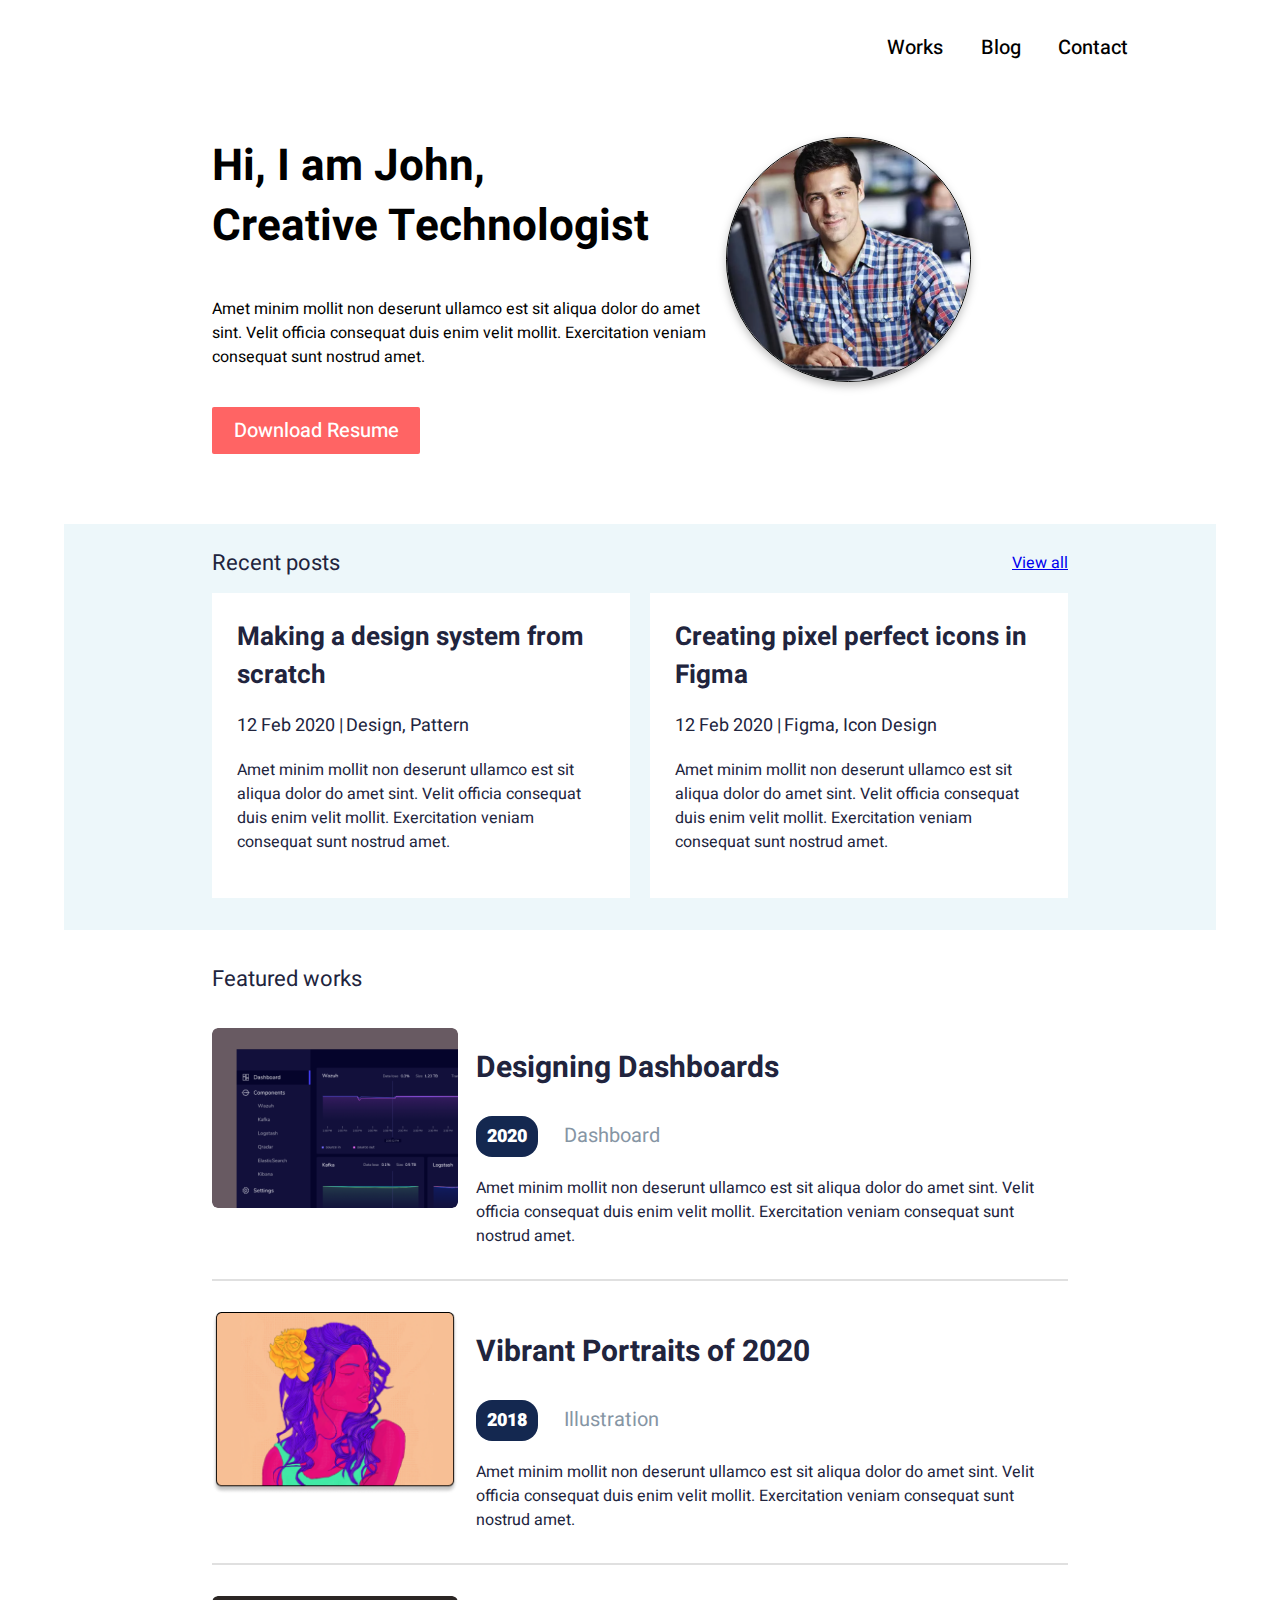
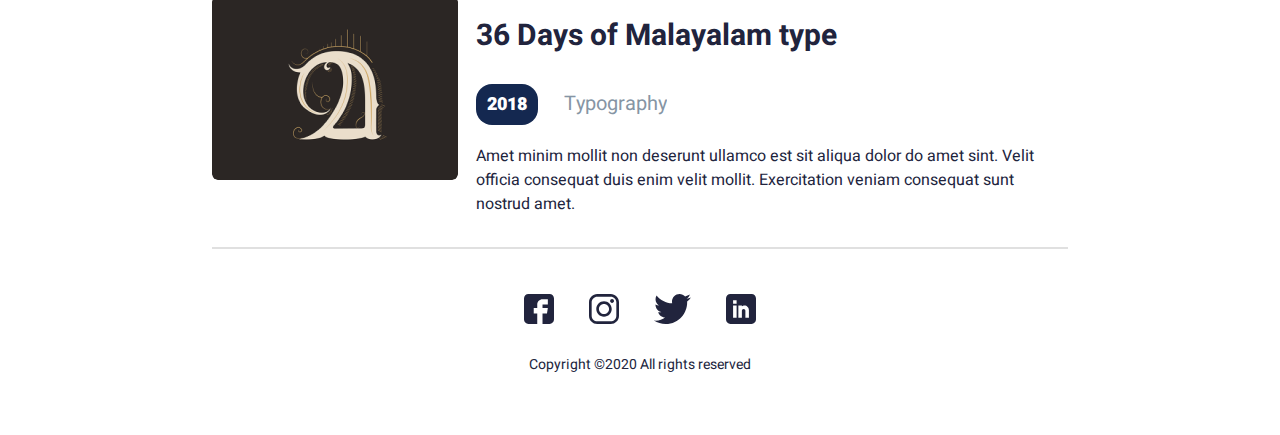
==== commit 0cbb1b39: "Исправил косяки в мобильной версии" ====
--- a/task_1/index.html
+++ b/task_1/index.html
@@ -86,7 +86,7 @@
               </div>
             </div>
             <div class="resume__column">
-              <div class="resume__item resume__item_right">
+              <div class="resume__item resume__item--special-alignment">
                 <div class="resume__image">
                   <img class="myAvatar" src="images/avatar.PNG" alt="My photo" />
                 </div>
--- a/task_1/styles/style.css
+++ b/task_1/styles/style.css
@@ -220,8 +220,14 @@
     }
 }
 
-.resume__item_right{
+.resume__item--special_alignment{
     align-items: flex-end;
+}
+
+@media (max-width: 667px) {
+    .resume__item--special_aligment {
+        align-items: center
+    }
 }
 
 
@@ -446,7 +452,12 @@
     font-size: 22px;
     line-height: 60px;
     color: #21243D;
-
+}
+
+@media (max-width: 667px) {
+    .works__header {
+        text-align: center;
+    }
 }
 
 .works__row {
@@ -462,12 +473,19 @@
 @media (max-width: 469px) {
     .works__column:last-child {
         margin-bottom: 186px;
-    }
-}
-
+        align-items: center;
+    }
+}
 
 .works__item {
     display: flex;
+}
+
+@media (max-width: 469px) {
+    .works__item {
+        flex-direction: column;
+        align-items: center;
+    }
 }
 
 .works__image {
@@ -489,12 +507,6 @@
     }
 }
 
-@media (max-width: 469px) {
-    .works__item {
-        flex-direction: column;
-    }
-}
-
 .works__info {
     padding: 18px 18px 0 18px;
 }
@@ -509,10 +521,12 @@
     color: #21243D;
 }
 
+
 .works__info-detailed {
     display: flex;
     align-items: baseline;
 }
+
 
 .works__date {
     margin-right: 26px;
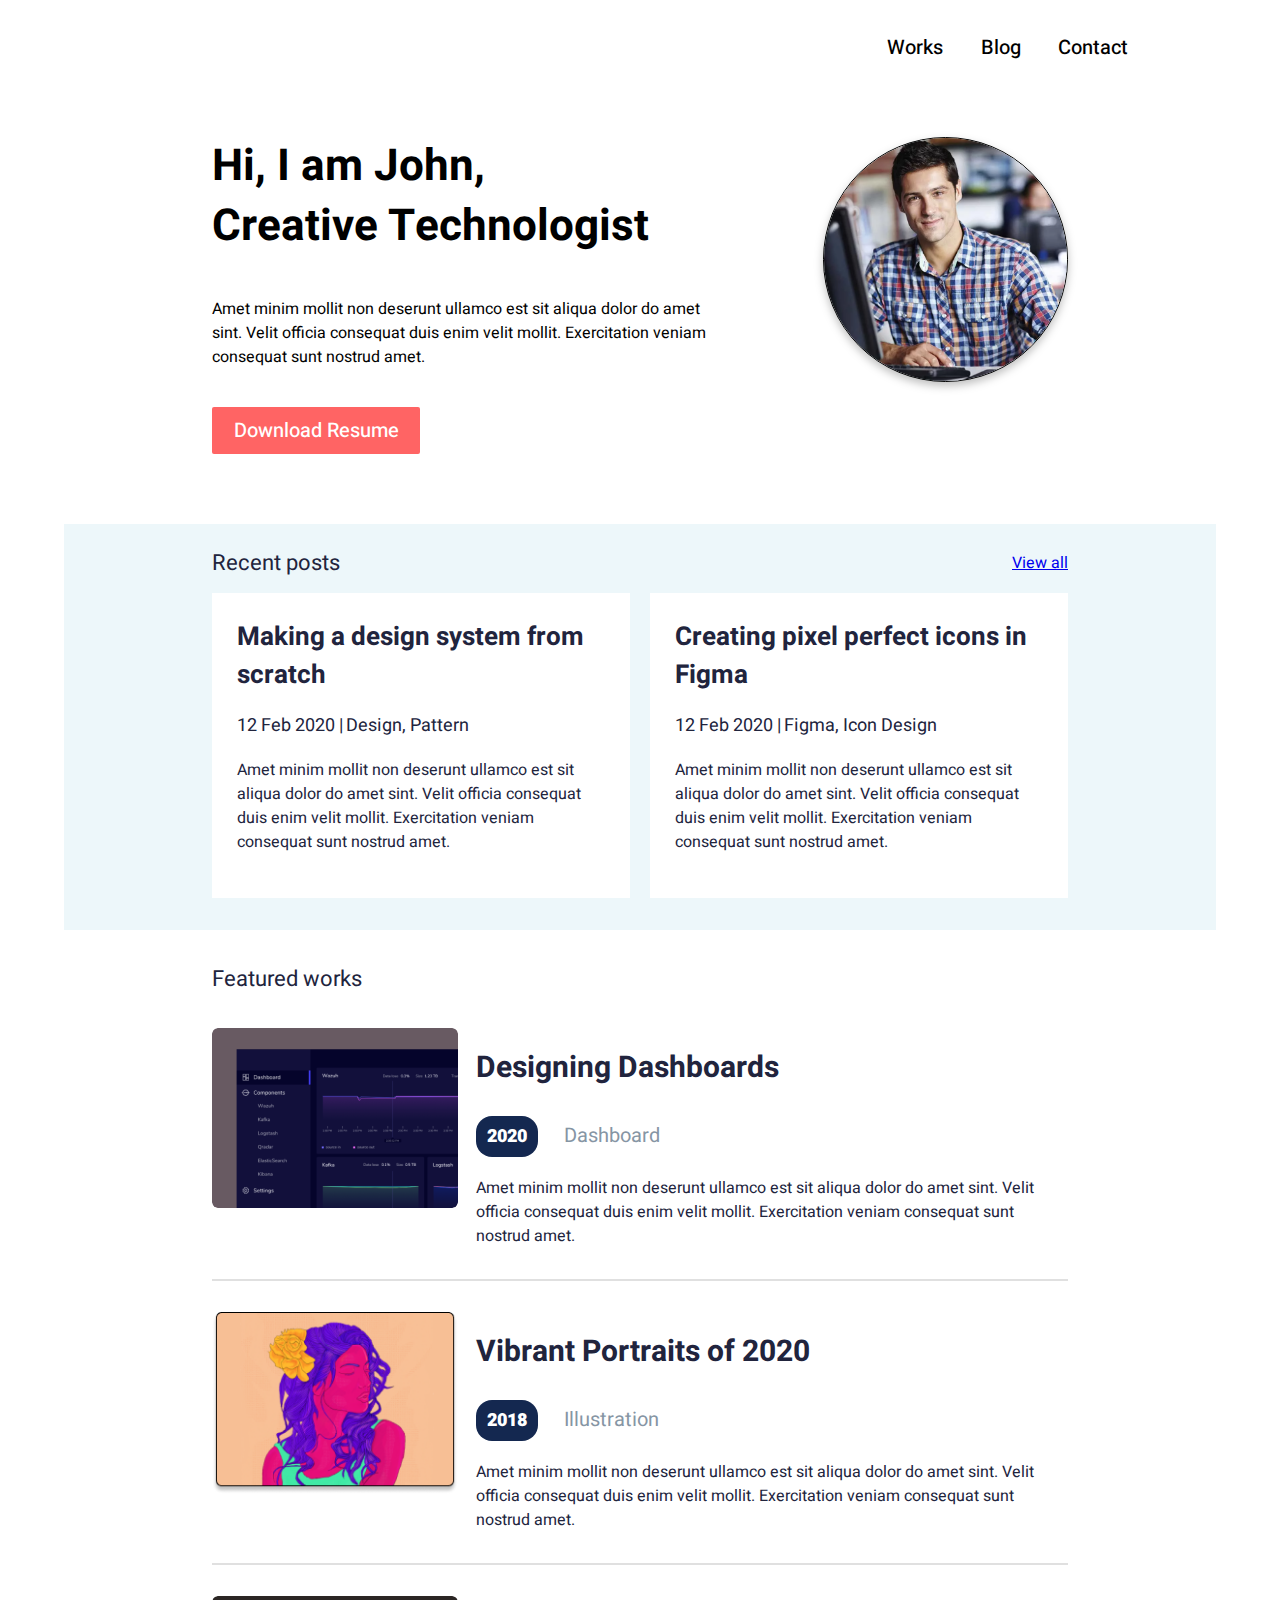
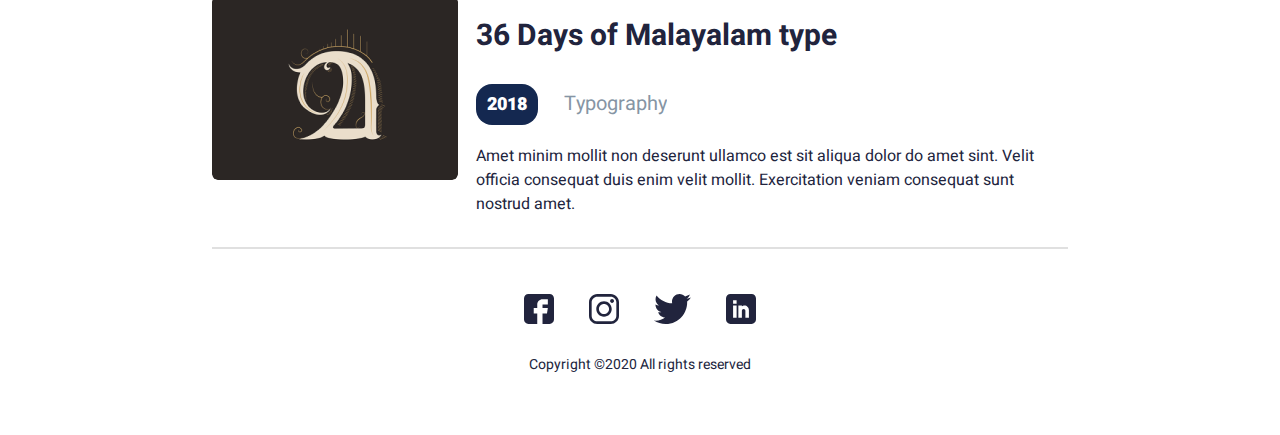
==== commit ab852cab: "Добавил активности ссылок и кнопок при наведении" ====
--- a/task_1/index.html
+++ b/task_1/index.html
@@ -237,6 +237,7 @@
                   <a class="socials__link" href="https://www.facebook.com">
                     <svg width="30" height="30" viewBox="0 0 30 30" fill="none" xmlns="http://www.w3.org/2000/svg">
                       <path
+                          class="socials__icon"
                           d="M25.6055 0H4.39453C1.97159 0 0 1.97159 0 4.39453V25.6055C0 28.0284 1.97159 30 4.39453 30H13.2422V19.3945H9.72656V14.1211H13.2422V10.5469C13.2422 7.63893 15.6077 5.27344 18.5156 5.27344H23.8477V10.5469H18.5156V14.1211H23.8477L22.9688 19.3945H18.5156V30H25.6055C28.0284 30 30 28.0284 30 25.6055V4.39453C30 1.97159 28.0284 0 25.6055 0Z"
                           fill="#21243D" />
                     </svg>
@@ -250,12 +251,15 @@
                   <a class="socials__link" href="https://www.instagram.com">
                     <svg width="30" height="30" viewBox="0 0 30 30" fill="none" xmlns="http://www.w3.org/2000/svg">
                       <path
+                          class="socials__icon"
                           d="M21.7209 0H8.27874C3.71384 0 0 3.71402 0 8.27892V21.7211C0 26.2862 3.71384 30 8.27874 30H21.7209C26.2862 30 30 26.286 30 21.7211V8.27892C30.0002 3.71402 26.2862 0 21.7209 0ZM27.3384 21.7211C27.3384 24.8185 24.8185 27.3383 21.7211 27.3383H8.27874C5.18153 27.3384 2.66175 24.8185 2.66175 21.7211V8.27892C2.66175 5.18171 5.18153 2.66175 8.27874 2.66175H21.7209C24.8183 2.66175 27.3383 5.18171 27.3383 8.27892V21.7211H27.3384Z"
                           fill="#21243D" />
                       <path
+                          class="socials__icon"
                           d="M15 7.27014C10.7375 7.27014 7.26978 10.7379 7.26978 15.0004C7.26978 19.2627 10.7375 22.7303 15 22.7303C19.2625 22.7303 22.7303 19.2627 22.7303 15.0004C22.7303 10.7379 19.2625 7.27014 15 7.27014ZM15 20.0683C12.2054 20.0683 9.93152 17.7949 9.93152 15.0002C9.93152 12.2054 12.2052 9.93171 15 9.93171C17.7948 9.93171 20.0685 12.2054 20.0685 15.0002C20.0685 17.7949 17.7947 20.0683 15 20.0683Z"
                           fill="#21243D" />
                       <path
+                          class="socials__icon"
                           d="M23.0545 5.01318C22.5417 5.01318 22.0379 5.2208 21.6757 5.58457C21.3118 5.94657 21.1025 6.45053 21.1025 6.96513C21.1025 7.47814 21.3119 7.98192 21.6757 8.34569C22.0377 8.70769 22.5417 8.91708 23.0545 8.91708C23.5691 8.91708 24.0713 8.70769 24.435 8.34569C24.7988 7.98192 25.0064 7.47796 25.0064 6.96513C25.0064 6.45053 24.7988 5.94657 24.435 5.58457C24.073 5.2208 23.5691 5.01318 23.0545 5.01318Z"
                           fill="#21243D" />
                     </svg>
@@ -269,6 +273,7 @@
                   <a class="socials__link" href="https://www.twitter.com">
                     <svg width="37" height="30" viewBox="0 0 37 30" fill="none" xmlns="http://www.w3.org/2000/svg">
                       <path
+                          class="socials__icon"
                           d="M36.9231 3.55154C35.55 4.15385 34.0869 4.55308 32.5615 4.74692C34.1308 3.81 35.3285 2.33769 35.8915 0.563077C34.4285 1.43538 32.8131 2.05154 31.0915 2.39538C29.7023 0.916154 27.7223 0 25.5623 0C21.3715 0 17.9977 3.40154 17.9977 7.57154C17.9977 8.17154 18.0485 8.74846 18.1731 9.29769C11.88 8.99077 6.31154 5.97462 2.57077 1.38C1.91769 2.51308 1.53462 3.81 1.53462 5.20615C1.53462 7.82769 2.88462 10.1515 4.89692 11.4969C3.68077 11.4738 2.48769 11.1208 1.47692 10.5646C1.47692 10.5877 1.47692 10.6177 1.47692 10.6477C1.47692 14.3262 4.10077 17.3815 7.54154 18.0854C6.92538 18.2538 6.25385 18.3346 5.55692 18.3346C5.07231 18.3346 4.58308 18.3069 4.12385 18.2054C5.10462 21.2031 7.88769 23.4069 11.1969 23.4785C8.62154 25.4931 5.35154 26.7069 1.81154 26.7069C1.19077 26.7069 0.595385 26.6792 0 26.6031C3.35308 28.7654 7.32692 30 11.6123 30C25.5415 30 33.1569 18.4615 33.1569 8.46C33.1569 8.12538 33.1454 7.80231 33.1292 7.48154C34.6315 6.41538 35.8938 5.08385 36.9231 3.55154Z"
                           fill="#21243D" />
                     </svg>
@@ -282,6 +287,7 @@
                   <a class="socials__link" href="https://www.linkedin.com">
                     <svg width="30" height="30" viewBox="0 0 30 30" fill="none" xmlns="http://www.w3.org/2000/svg">
                       <path
+                          class="socials__icon"
                           d="M25.6055 0H4.39453C1.97159 0 0 1.97159 0 4.39453V25.6055C0 28.0284 1.97159 30 4.39453 30H25.6055C28.0284 30 30 28.0284 30 25.6055V4.39453C30 1.97159 28.0284 0 25.6055 0ZM10.6055 23.7891H7.08984V11.4844H10.6055V23.7891ZM10.6055 9.72656H7.08984V6.21094H10.6055V9.72656ZM22.9102 23.7891H19.3945V16.7578C19.3945 15.7887 18.6058 15 17.6367 15C16.6676 15 15.8789 15.7887 15.8789 16.7578V23.7891H12.3633V11.4844H15.8789V12.147C16.7999 11.8607 17.3982 11.4844 18.5156 11.4844C20.8999 11.4869 22.9102 13.6258 22.9102 16.1536V23.7891Z"
                           fill="#21243D" />
                     </svg>
--- a/task_1/styles/style.css
+++ b/task_1/styles/style.css
@@ -3,6 +3,10 @@
     padding: 0;
 }
 
+:root {
+    --blue: #00A8CC;
+    --blacky: #21243D;
+}
 
 .mainWrapper {
     min-height: 100%;
@@ -80,6 +84,10 @@
     color: #000000;
 }
 
+.navigation__link:hover {
+    color: var(--blue)
+}
+
 .menu__link {
     text-decoration: none;
 }
@@ -131,7 +139,7 @@
     width: 100%;
     height: 3px;
     margin-bottom: 7px;
-    background-color: #21243D;
+    background-color: var(--blacky);
 }
 
 .hamburger__line:last-child {
@@ -220,13 +228,13 @@
     }
 }
 
-.resume__item--special_alignment{
+.resume__item--special-alignment{
     align-items: flex-end;
 }
 
 @media (max-width: 667px) {
-    .resume__item--special_aligment {
-        align-items: center
+    .resume__item--special-alignment {
+        align-items: center;
     }
 }
 
@@ -300,6 +308,10 @@
     line-height: 29px;
 }
 
+.resume__download-btn:hover {
+    background: var(--blue)
+}
+
 @media (max-width: 469px) {
     .resume__download-btn {
         width: 208px;
@@ -318,17 +330,22 @@
     font-weight: 700;
     font-size: 26px;
     line-height: 38px;
-    color: #21243D;
+    color: var(--blacky);
     margin-bottom: 19px;
+}
+
+.posts__link:hover {
+    color: var(--blue);
 }
 
 .title-link {
     text-decoration: none;
-    color: #21243D;
+    color: var(--blacky);
 }
 
 .title-link:hover {
-    cursor: pointer;;
+    cursor: pointer;
+    color: var(--blue);
 }
 
 .posts__header-row {
@@ -349,7 +366,7 @@
     font-weight: 400;
     font-size: 22px;
     line-height: 60px;
-    color: #21243D;
+    color: var(--blacky);
 }
 
 .posts__header-view-all {
@@ -359,7 +376,7 @@
     font-size: 16px;
     line-height: 24px;
     text-align: right;
-    color: #00A8CC;
+    color: var(--blue)
 }
 
 @media (max-width: 469px) {
@@ -421,7 +438,7 @@
     font-weight: 400;
     font-size: 18px;
     line-height: 26px;
-    color: #21243D;
+    color: var(--blacky);
 }
 
 
@@ -431,7 +448,7 @@
     font-weight: 400;
     font-size: 16px;
     line-height: 24px;
-    color: #21243D;
+    color: var(--blacky);
     margin-bottom: 19px;
 }
 .posts__date {
@@ -451,7 +468,7 @@
     font-weight: 400;
     font-size: 22px;
     line-height: 60px;
-    color: #21243D;
+    color: var(--blacky);
 }
 
 @media (max-width: 667px) {
@@ -518,7 +535,7 @@
     font-weight: 700;
     font-size: 30px;
     line-height: 44px;
-    color: #21243D;
+    color: var(--blacky);
 }
 
 
@@ -565,7 +582,7 @@
     font-weight: 400;
     font-size: 16px;
     line-height: 24px;
-    color: #21243D;
+    color: var(--blacky);
 }
 
 .works__line {
@@ -597,7 +614,7 @@
     font-size: 14px;
     line-height: 21px;
     text-align: center;
-    color: #21243D;
+    color: var(--blacky);
 }
 
 
@@ -615,3 +632,7 @@
     width: 100px;
 }
 
+.socials__icon:hover {
+    fill: var(--blue);
+}
+
